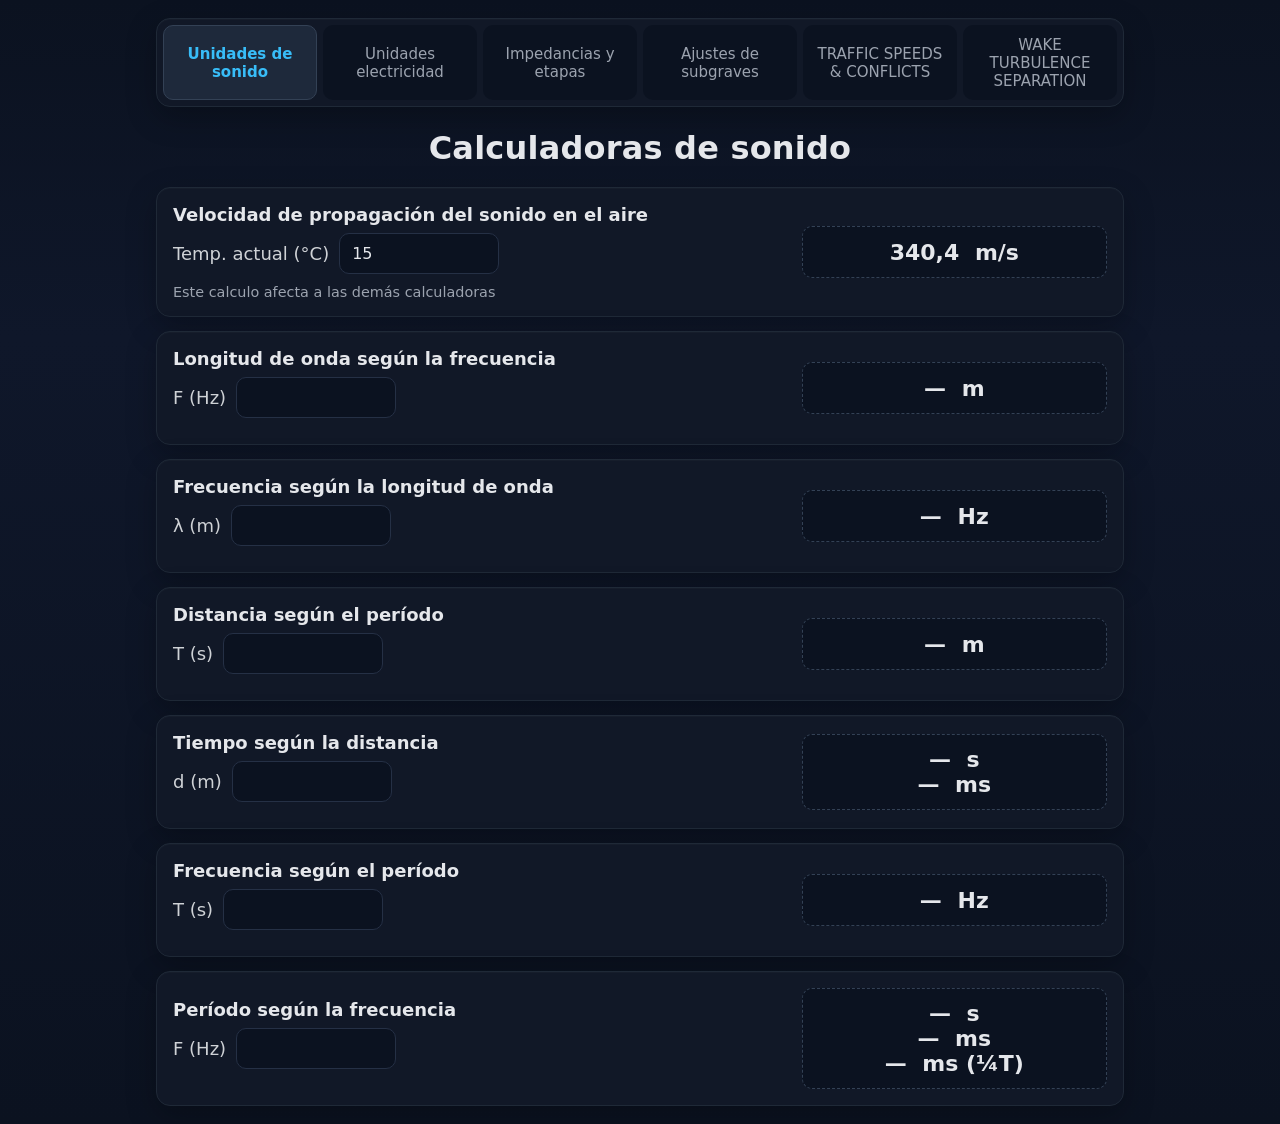
==== index.html @ 4a0abcbe "Add files via upload" ====
<!DOCTYPE html>
<html lang="es">
<head>
<meta charset="utf-8" />
<meta name="viewport" content="width=device-width, initial-scale=1" />
<title>Unidades de sonido</title>
<link rel="stylesheet" href="style.css">
</head>
<body>
  <div class="page">

    <!-- NAVBAR -->
    <div class="navbar">
      <ul style="display: flex; list-style: none;">
        <li><button class="navbutton selected" onclick="location.href='index.html'">Unidades de sonido</button></li>
        <li><button class="navbutton" onclick="location.href='electricity_units.html'">Unidades electricidad</button></li>
        <li><button class="navbutton" onclick="location.href='qnh.html'">Impedancias y etapas</button></li>
        <li><button class="navbutton" onclick="location.href='taxi_calc.html'">Ajustes de subgraves</button></li>
        <li><button class="navbutton" onclick="location.href='speed_calc.html'">TRAFFIC SPEEDS & CONFLICTS</button></li>
        <li><button class="navbutton" onclick="location.href='traffic_sep.html'">WAKE TURBULENCE SEPARATION</button></li>
      </ul>
    </div>

    <h1>Calculadoras de sonido</h1>

    <!-- Temperatura → Velocidad -->
    <form class="card" onsubmit="return false;">
      <div class="row">
        <div>
          <div class="calc-title">Velocidad de propagación del sonido en el aire</div>
          <div class="fieldline">
            <div class="unit-left">Temp. actual (°C)</div>
            <div class="input-wrap">
              <input id="temp" type="number" step="0.1" value="15" />
            </div>
          </div>
          <div class="small">Este calculo afecta a las demás calculadoras</div>
        </div>
        <div class="outbox" aria-live="polite">
          <div class="value-inline" id="cVal">343,4<span class="u">m/s</span></div>
        </div>
      </div>
    </form>

    <!-- Longitud de onda según frecuencia -->
    <form class="card" onsubmit="return false;">
      <div class="row">
        <div>
          <div class="calc-title">Longitud de onda según la frecuencia</div>
          <div class="fieldline">
            <div class="unit-left">F (Hz)</div>
            <div class="input-wrap">
              <input id="freq" type="number" min="0" step="0.01" />
            </div>
          </div>
        </div>
        <div class="outbox" aria-live="polite">
          <div class="value-inline" id="lambdaFromF">—<span class="u"></span></div>
        </div>
      </div>
    </form>

    <!-- Frecuencia según longitud de onda -->
    <form class="card" onsubmit="return false;">
      <div class="row">
        <div>
          <div class="calc-title">Frecuencia según la longitud de onda</div>
          <div class="fieldline">
            <div class="unit-left">λ (m)</div>
            <div class="input-wrap">
              <input id="lambda" type="number" min="0" step="0.0001" />
            </div>
          </div>
        </div>
        <div class="outbox" aria-live="polite">
          <div class="value-inline" id="fFromLambda">—<span class="u"></span></div>
        </div>
      </div>
    </form>

    <!-- Distancia según el período -->
    <form class="card" onsubmit="return false;">
      <div class="row">
        <div>
          <div class="calc-title">Distancia según el período</div>
          <div class="fieldline">
            <div class="unit-left">T (s)</div>
            <div class="input-wrap">
              <input id="period" type="number" min="0" step="0.0001" />
            </div>
          </div>
        </div>
        <div class="outbox" aria-live="polite">
          <div class="value-inline" id="dFromPeriod">—<span class="u"></span></div>
        </div>
      </div>
    </form>


        <!-- 1) Tiempo según la distancia -->
    <form class="card" onsubmit="return false;">
      <div class="row">
        <div>
          <div class="calc-title">Tiempo según la distancia</div>
          <div class="fieldline">
            <div class="unit-left">d (m)</div>
            <input id="dist" type="number" min="0" step="0.0001" />
          </div>
        </div>
        <div class="outbox" aria-live="polite">
          <div class="value-inline" id="tFromD">—<span class="u">s</span></div>
          <div class="value-inline"   id="tFromDms">—<span class="u">ms</span></div>
        </div>
      </div>
    </form>

    <!-- 2) Frecuencia según el período -->
    <form class="card" onsubmit="return false;">
      <div class="row">
        <div>
          <div class="calc-title">Frecuencia según el período</div>
          <div class="fieldline">
            <div class="unit-left">T (s)</div>
            <input id="TtoF" type="number" min="0" step="0.000001" />
          </div>
        </div>
        <div class="outbox" aria-live="polite">
          <div class="value-inline" id="fFromT">—<span class="u">Hz</span></div>
        </div>
      </div>
    </form>

    <!-- 3) Período según la frecuencia -->
    <form class="card" onsubmit="return false;">
      <div class="row">
        <div>
          <div class="calc-title">Período según la frecuencia</div>
          <div class="fieldline">
            <div class="unit-left">F (Hz)</div>
            <input id="FtoT" type="number" min="0" step="0.000001" />
          </div>
        </div>
        <div class="outbox" aria-live="polite">
          <div class="value-inline" id="tFromF">—<span class="u">s</span></div>
          <div class="value-inline"   id="tFromFms">—<span class="u">ms</span></div>
          <div class="value-inline"   id="tFromFmsQuarter">—<span class="u">ms (¼T)</span></div>
        </div>
      </div>
    </form>


  </div>

<script>
  const nf = new Intl.NumberFormat('es-ES', { maximumFractionDigits: 6 });
  const $  = (s) => document.querySelector(s);

  // Inputs existentes
  const tempInput     = $('#temp');
  const cValEl        = $('#cVal');
  const freqInput     = $('#freq');
  const lambdaFromFEl = $('#lambdaFromF');
  const lambdaInput   = $('#lambda');
  const fFromLambdaEl = $('#fFromLambda');
  const periodInput   = $('#period');
  const dFromPeriodEl = $('#dFromPeriod');

  // Nuevos inputs/outputs
  const distInput     = $('#dist');
  const tFromDEl      = $('#tFromD');
  const tFromDmsEl    = $('#tFromDms');

  const TtoFInput     = $('#TtoF');
  const fFromTEl      = $('#fFromT');

  const FtoTInput     = $('#FtoT');
  const tFromFEl      = $('#tFromF');
  const tFromFmsEl    = $('#tFromFms');
  const tFromFmsQEl   = $('#tFromFmsQuarter');

  function setValue(el, val, unit){
    if (Number.isFinite(val)){
      el.innerHTML = nf.format(val) + '<span class="u"> ' + unit + '</span>';
    } else {
      el.innerHTML = '—<span class="u"> ' + unit + '</span>';
    }
  }

  // c(T) = 331.4 + 0.6*T
  function calcC(){
    const T = parseFloat(tempInput.value);
    if (isFinite(T)){
      const c = 331.4 + 0.6 * T;
      setValue(cValEl, c, 'm/s');
      return c;
    } else { setValue(cValEl, NaN, 'm/s'); return NaN; }
  }

  function recompute(){
    const c = calcC();

    // λ = c / f
    const f = parseFloat(freqInput.value);
    const lambdaFromF = (isFinite(c) && isFinite(f) && f > 0) ? c/f : NaN;
    setValue(lambdaFromFEl, lambdaFromF, 'm');

    // f = c / λ
    const lambda = parseFloat(lambdaInput.value);
    const fFromL = (isFinite(c) && isFinite(lambda) && lambda > 0) ? c/lambda : NaN;
    setValue(fFromLambdaEl, fFromL, 'Hz');

    // d = T × c
    const Tper = parseFloat(periodInput.value);
    const d = (isFinite(c) && isFinite(Tper) && Tper >= 0) ? Tper*c : NaN;
    setValue(dFromPeriodEl, d, 'm');

    // ───── Nuevas ─────

    // 1) Tiempo según distancia: t = d / c; ms = t*1000
    const dIn = parseFloat(distInput?.value);
    const tFromD = (isFinite(c) && isFinite(dIn) && dIn >= 0 && c > 0) ? dIn / c : NaN;
    const tFromDms = Number.isFinite(tFromD) ? (tFromD * 1000) : NaN;
    setValue(tFromDEl,  tFromD,  's');
    setValue(tFromDmsEl, tFromDms,'ms');

    // 2) Frecuencia según el período: f = 1/T
    const TforF = parseFloat(TtoFInput?.value);
    const fFromT = (isFinite(TforF) && TforF > 0) ? (1 / TforF) : NaN;
    setValue(fFromTEl, fFromT, 'Hz');

    // 3) Período según la frecuencia: T = 1/f; en ms y ¼T en ms
    const FforT = parseFloat(FtoTInput?.value);
    const tFromF = (isFinite(FforT) && FforT > 0) ? (1 / FforT) : NaN;
    const tFromFms = Number.isFinite(tFromF) ? (tFromF * 1000) : NaN;
    const tFromFmsQuarter = Number.isFinite(tFromFms) ? (tFromFms / 4) : NaN;

    setValue(tFromFEl,  tFromF,  's');
    setValue(tFromFmsEl, tFromFms,'ms');
    // mostramos "ms (¼T)" como unidad pedida
    if (Number.isFinite(tFromFmsQuarter)){
      tFromFmsQEl.innerHTML = nf.format(tFromFmsQuarter) + '<span class="u"> ms (¼T)</span>';
    } else {
      tFromFmsQEl.innerHTML = '—<span class="u"> ms (¼T)</span>';
    }
  }

  ['input','change'].forEach(ev=>{
    [
      '#temp','#freq','#lambda','#period',
      '#dist','#TtoF','#FtoT'
    ].forEach(sel=>{
      const el = document.querySelector(sel);
      if (el) el.addEventListener(ev, recompute);
    });
  });

  recompute();</script>
</body>
</html>
---- style.css ----
html { overflow-y: scroll; }
  * { box-sizing: border-box; }
  body {
    margin: 0;
    background: linear-gradient(180deg, #0b1220, #0f172a 30%, #0b1220);
    color: #e5e7eb;
    font-family: "Segoe UI", system-ui, -apple-system, Roboto, "Helvetica Neue", Arial, sans-serif;
    -webkit-font-smoothing: antialiased;
  }
  .page { max-width: 1000px; margin: 18px auto; padding: 0 16px; }

  /* --- Navbar (tu estilo) --- */
  .navbar {
    background:#111827;
    border:1px solid #1f2937;
    border-radius:14px;
    box-shadow:0 10px 30px rgba(0,0,0,.25), inset 0 1px 0 rgba(255,255,255,.02);
    padding:6px;
    margin-bottom:22px;
  }
  .navbar ul {
    display:flex;
    list-style:none;
    padding:0;
    margin:0;
    gap:6px;
  }
  .navbar li { flex:1; }

  .navbutton {
    width:100%;
    cursor:pointer;
    border:none;
    border-radius:10px;
    background:#0b1220;
    color:#9ca3af;
    font-size:15px;
    font-weight:500;
    padding:10px 8px;
    transition: all .15s ease;
    min-height: 75px;
    font-family:"Segoe UI", system-ui, -apple-system, Roboto, "Helvetica Neue", Arial, sans-serif;
  }
  .navbutton:hover {
    background:#1f2937;
    color:#e5e7eb;
  }
  .navbutton.selected {
    background:#1e293b;
    color:#38bdf8;
    font-weight:600;
    border:1px solid #334155;
  }


  /* --- Títulos --- */
  h1 {
    text-align: center;
    margin: 10px 0 20px;
    font-weight: 700;
    letter-spacing: .2px;
  }

  /* --- Tarjetas / formularios (mi estilo suavizado para encajar colores) --- */
  .card{
    background:#111827;
    border:1px solid #1f2937;
    border-radius:14px;
    padding:16px;
    box-shadow: 0 10px 30px rgba(0,0,0,.25), inset 0 1px 0 rgba(255,255,255,.02);
    margin-bottom:14px;
  }

  /* Fila: izquierda (inputs) + derecha (salida) */
  .row{
    display:grid;
    grid-template-columns: 1fr minmax(240px, 30ch);
    gap:16px;
    align-items:center;
  }
  @media (max-width: 720px){
    .row{ grid-template-columns:1fr; }
  }

  /* Encabezado de cada calculadora */
  .calc-title{
    font-size: 18px;
    font-weight: 700;
    margin: 0 0 8px 0;
  }

  /* Línea de campo: unidad a la izquierda + input a la derecha */
  .fieldline{
    display: grid;
    grid-template-columns: auto max-content;
    gap: 10px;
    align-items: center;
    margin-bottom: 10px;
    justify-content: start;
  }
  .unit-left{
    color:#cfd2d6;        /* mismo tono que títulos */
    font-size:18px;
    min-width: 28px;
    text-align: right;
  }
  .input-wrap{
    display:flex;
    align-items:center;
  }
  input[type="number"]{
    width: 160px;               /* más corto */
    padding:10px 12px;
    background:#0b1220; 
    color:#e5e7eb;
    border:1px solid #253045;
    border-radius:10px;
    outline:none;
    font-size:16px;
    font-family: "Segoe UI", system-ui, -apple-system, Roboto, "Helvetica Neue", Arial, sans-serif;
  }
  input[type="number"]:focus{ border-color:#38bdf8; box-shadow:0 0 0 3px rgba(56,189,248,.12); }

  /* Caja de salida: valor y unidad en línea */
  .outbox{
    background:#0b1220;
    border:1px dashed #334155;
    border-radius:10px;
    padding:12px 14px;
    display:flex;
    flex-direction: column;
    justify-content:center;
    align-items:center;
    min-height:52px;
  }
  .value-inline{
    font-variant-numeric: tabular-nums;
    font-weight:700;
    font-size: 22px;
    color:#e5e7eb;
  }
  .value-inline .u{
    margin-left: 8px; /* unidad a la derecha del número */
    font-weight: 700;
    font-size: 22px;
    color:#e5e7eb;
  }

  /* Tip auxiliar reducido */
  .small{ font-size:.9rem; color:#9ca3af; margin-top:4px; }
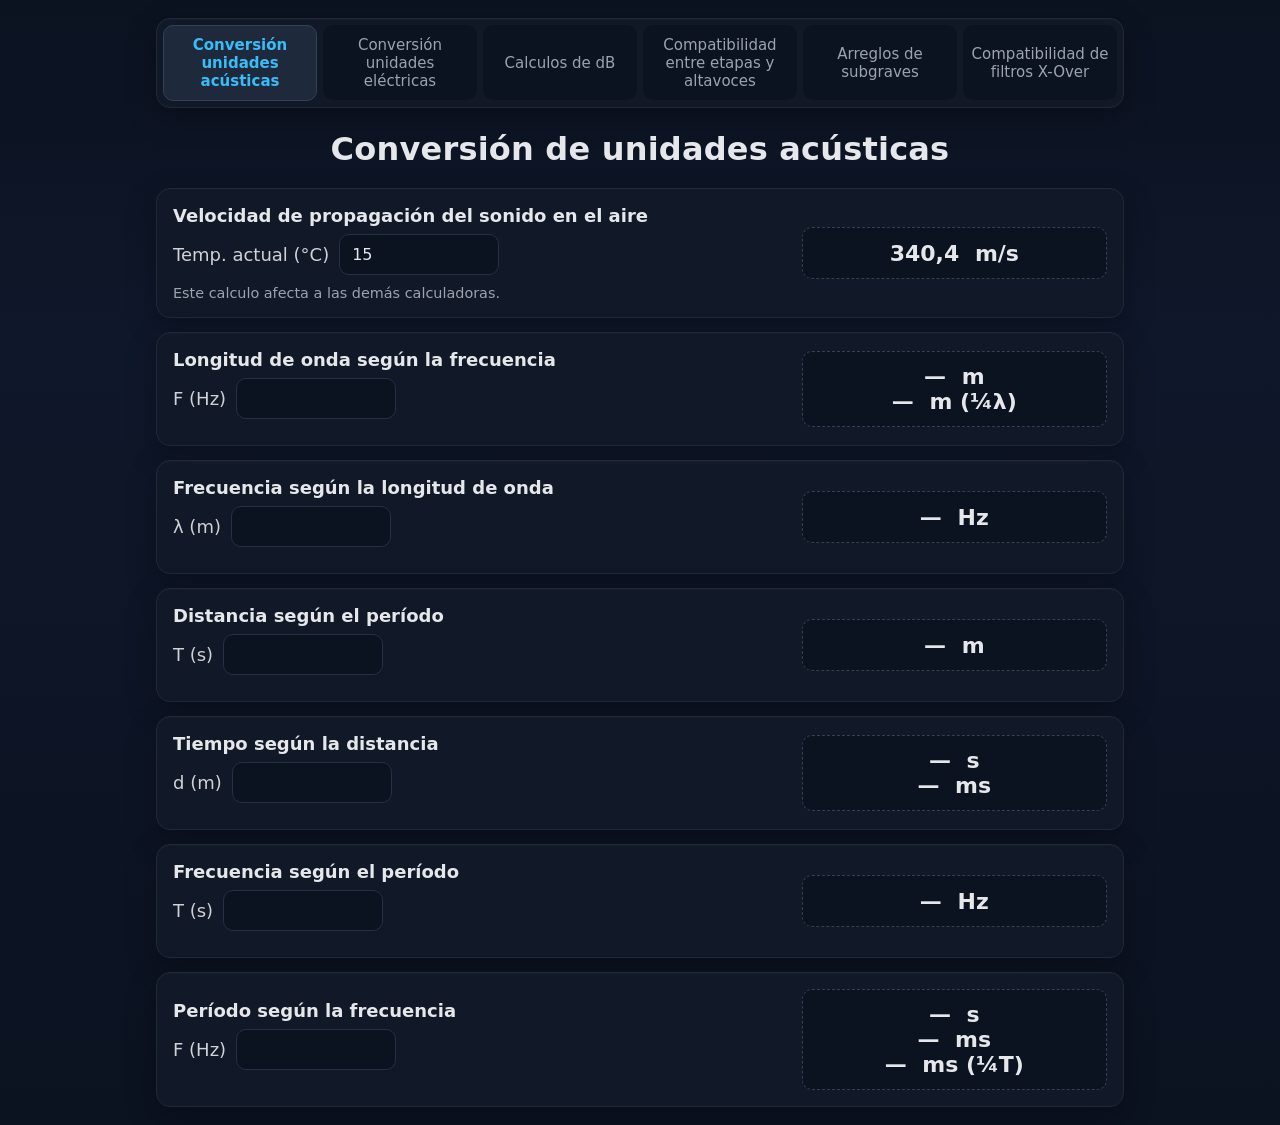
==== commit cf6f6a4a: "format improved" ====
--- a/index.html
+++ b/index.html
@@ -3,25 +3,23 @@
 <head>
 <meta charset="utf-8" />
 <meta name="viewport" content="width=device-width, initial-scale=1" />
-<title>Unidades de sonido</title>
+<title>Unidades acústicas</title>
 <link rel="stylesheet" href="style.css">
 </head>
 <body>
   <div class="page">
-
-    <!-- NAVBAR -->
     <div class="navbar">
       <ul style="display: flex; list-style: none;">
-        <li><button class="navbutton selected" onclick="location.href='index.html'">Unidades de sonido</button></li>
-        <li><button class="navbutton" onclick="location.href='electricity_units.html'">Unidades electricidad</button></li>
-        <li><button class="navbutton" onclick="location.href='qnh.html'">Impedancias y etapas</button></li>
-        <li><button class="navbutton" onclick="location.href='taxi_calc.html'">Ajustes de subgraves</button></li>
-        <li><button class="navbutton" onclick="location.href='speed_calc.html'">TRAFFIC SPEEDS & CONFLICTS</button></li>
-        <li><button class="navbutton" onclick="location.href='traffic_sep.html'">WAKE TURBULENCE SEPARATION</button></li>
+        <li><button class="navbutton selected" onclick="location.href='index.html'">Conversión unidades acústicas</button></li>
+        <li><button class="navbutton" onclick="location.href='electricity_units.html'">Conversión unidades eléctricas</button></li>
+        <li><button class="navbutton" onclick="location.href='db_units.html'">Calculos de dB</button></li>
+        <li><button class="navbutton" onclick="location.href='impedance.html'">Compatibilidad entre etapas y altavoces</button></li>
+        <li><button class="navbutton" onclick="location.href='subwoofers.html'">Arreglos de subgraves</button></li>
+        <li><button class="navbutton" onclick="location.href='xover.html'">Compatibilidad de filtros X-Over</button></li>
       </ul>
     </div>
 
-    <h1>Calculadoras de sonido</h1>
+    <h1>Conversión de unidades acústicas</h1>
 
     <!-- Temperatura → Velocidad -->
     <form class="card" onsubmit="return false;">
@@ -34,7 +32,7 @@
               <input id="temp" type="number" step="0.1" value="15" />
             </div>
           </div>
-          <div class="small">Este calculo afecta a las demás calculadoras</div>
+          <div class="small">Este calculo afecta a las demás calculadoras.</div>
         </div>
         <div class="outbox" aria-live="polite">
           <div class="value-inline" id="cVal">343,4<span class="u">m/s</span></div>
@@ -55,7 +53,8 @@
           </div>
         </div>
         <div class="outbox" aria-live="polite">
-          <div class="value-inline" id="lambdaFromF">—<span class="u"></span></div>
+          <div class="value-inline" id="lambdaFromF">—<span class="u">m</span></div>
+          <div class="value-inline" id="lambdaQuarter">—<span class="u">m (¼λ)</span></div>
         </div>
       </div>
     </form>
@@ -204,6 +203,10 @@
     const lambdaFromF = (isFinite(c) && isFinite(f) && f > 0) ? c/f : NaN;
     setValue(lambdaFromFEl, lambdaFromF, 'm');
 
+    const lambdaQuarterEl = document.getElementById('lambdaQuarter');
+    const lambdaQuarter = Number.isFinite(lambdaFromF) ? (lambdaFromF / 4) : NaN;
+    setValue(lambdaQuarterEl, lambdaQuarter, 'm (¼λ)');
+
     // f = c / λ
     const lambda = parseFloat(lambdaInput.value);
     const fFromL = (isFinite(c) && isFinite(lambda) && lambda > 0) ? c/lambda : NaN;
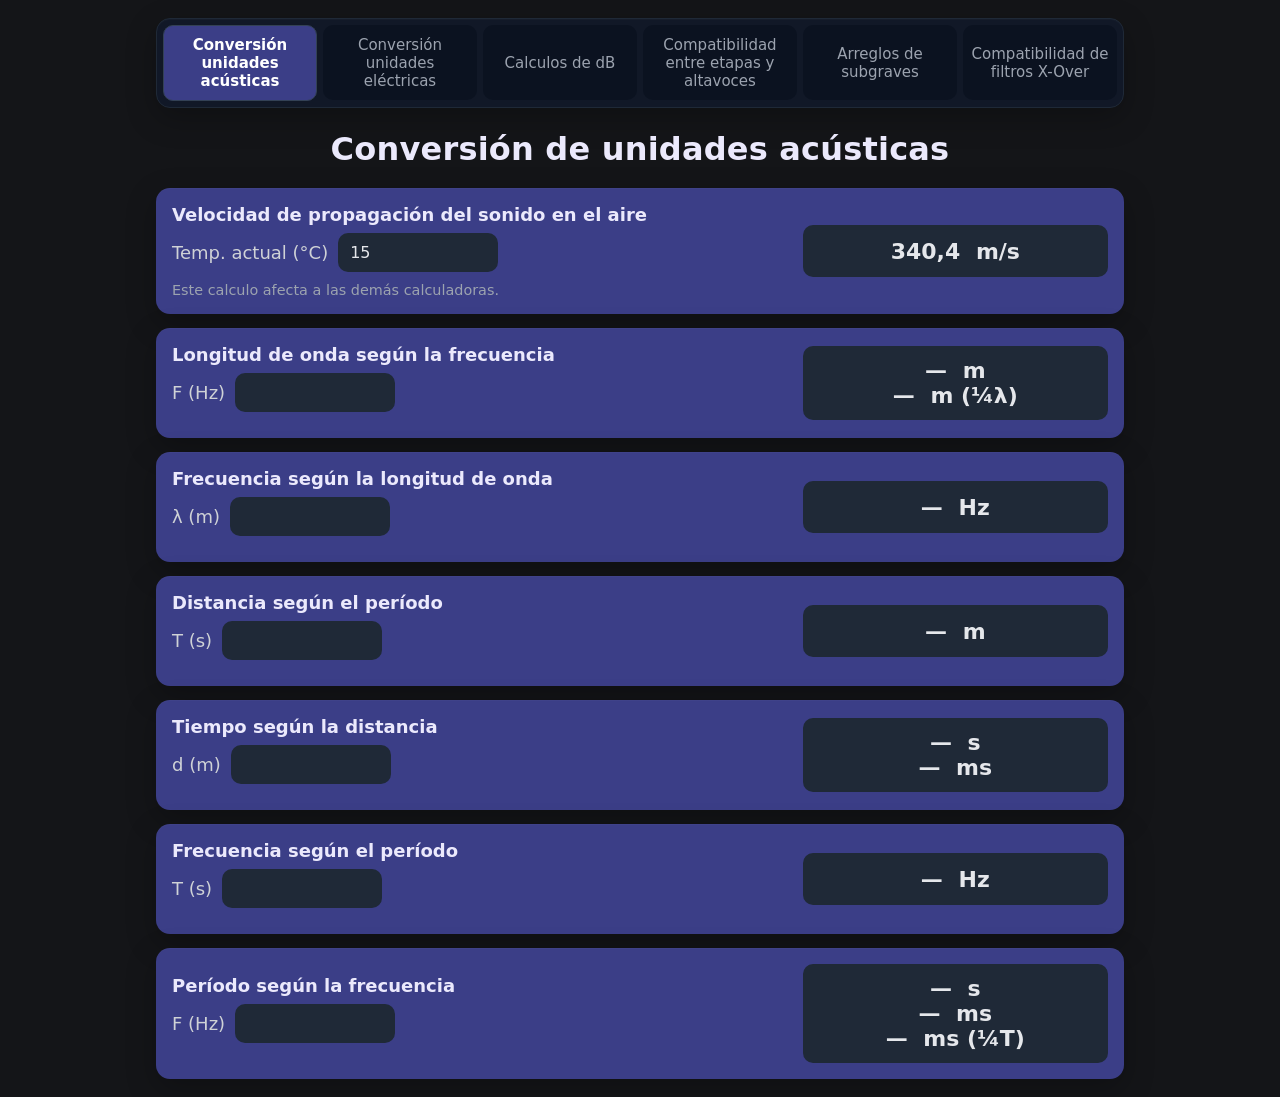
==== commit 9c41d91f: "Update index.html" ====
--- a/index.html
+++ b/index.html
@@ -18,10 +18,7 @@
         <li><button class="navbutton" onclick="location.href='xover.html'">Compatibilidad de filtros X-Over</button></li>
       </ul>
     </div>
-
     <h1>Conversión de unidades acústicas</h1>
-
-    <!-- Temperatura → Velocidad -->
     <form class="card" onsubmit="return false;">
       <div class="row">
         <div>
@@ -39,8 +36,6 @@
         </div>
       </div>
     </form>
-
-    <!-- Longitud de onda según frecuencia -->
     <form class="card" onsubmit="return false;">
       <div class="row">
         <div>
@@ -58,8 +53,6 @@
         </div>
       </div>
     </form>
-
-    <!-- Frecuencia según longitud de onda -->
     <form class="card" onsubmit="return false;">
       <div class="row">
         <div>
@@ -76,8 +69,6 @@
         </div>
       </div>
     </form>
-
-    <!-- Distancia según el período -->
     <form class="card" onsubmit="return false;">
       <div class="row">
         <div>
@@ -94,9 +85,6 @@
         </div>
       </div>
     </form>
-
-
-        <!-- 1) Tiempo según la distancia -->
     <form class="card" onsubmit="return false;">
       <div class="row">
         <div>
@@ -112,8 +100,6 @@
         </div>
       </div>
     </form>
-
-    <!-- 2) Frecuencia según el período -->
     <form class="card" onsubmit="return false;">
       <div class="row">
         <div>
@@ -128,8 +114,6 @@
         </div>
       </div>
     </form>
-
-    <!-- 3) Período según la frecuencia -->
     <form class="card" onsubmit="return false;">
       <div class="row">
         <div>
@@ -146,15 +130,10 @@
         </div>
       </div>
     </form>
-
-
   </div>
-
 <script>
   const nf = new Intl.NumberFormat('es-ES', { maximumFractionDigits: 6 });
   const $  = (s) => document.querySelector(s);
-
-  // Inputs existentes
   const tempInput     = $('#temp');
   const cValEl        = $('#cVal');
   const freqInput     = $('#freq');
@@ -163,15 +142,11 @@
   const fFromLambdaEl = $('#fFromLambda');
   const periodInput   = $('#period');
   const dFromPeriodEl = $('#dFromPeriod');
-
-  // Nuevos inputs/outputs
   const distInput     = $('#dist');
   const tFromDEl      = $('#tFromD');
   const tFromDmsEl    = $('#tFromDms');
-
   const TtoFInput     = $('#TtoF');
   const fFromTEl      = $('#fFromT');
-
   const FtoTInput     = $('#FtoT');
   const tFromFEl      = $('#tFromF');
   const tFromFmsEl    = $('#tFromFms');
@@ -185,7 +160,6 @@
     }
   }
 
-  // c(T) = 331.4 + 0.6*T
   function calcC(){
     const T = parseFloat(tempInput.value);
     if (isFinite(T)){
@@ -197,56 +171,38 @@
 
   function recompute(){
     const c = calcC();
-
-    // λ = c / f
     const f = parseFloat(freqInput.value);
     const lambdaFromF = (isFinite(c) && isFinite(f) && f > 0) ? c/f : NaN;
     setValue(lambdaFromFEl, lambdaFromF, 'm');
-
     const lambdaQuarterEl = document.getElementById('lambdaQuarter');
     const lambdaQuarter = Number.isFinite(lambdaFromF) ? (lambdaFromF / 4) : NaN;
     setValue(lambdaQuarterEl, lambdaQuarter, 'm (¼λ)');
-
-    // f = c / λ
     const lambda = parseFloat(lambdaInput.value);
     const fFromL = (isFinite(c) && isFinite(lambda) && lambda > 0) ? c/lambda : NaN;
     setValue(fFromLambdaEl, fFromL, 'Hz');
-
-    // d = T × c
     const Tper = parseFloat(periodInput.value);
     const d = (isFinite(c) && isFinite(Tper) && Tper >= 0) ? Tper*c : NaN;
     setValue(dFromPeriodEl, d, 'm');
-
-    // ───── Nuevas ─────
-
-    // 1) Tiempo según distancia: t = d / c; ms = t*1000
     const dIn = parseFloat(distInput?.value);
     const tFromD = (isFinite(c) && isFinite(dIn) && dIn >= 0 && c > 0) ? dIn / c : NaN;
     const tFromDms = Number.isFinite(tFromD) ? (tFromD * 1000) : NaN;
     setValue(tFromDEl,  tFromD,  's');
     setValue(tFromDmsEl, tFromDms,'ms');
-
-    // 2) Frecuencia según el período: f = 1/T
     const TforF = parseFloat(TtoFInput?.value);
     const fFromT = (isFinite(TforF) && TforF > 0) ? (1 / TforF) : NaN;
     setValue(fFromTEl, fFromT, 'Hz');
-
-    // 3) Período según la frecuencia: T = 1/f; en ms y ¼T en ms
     const FforT = parseFloat(FtoTInput?.value);
     const tFromF = (isFinite(FforT) && FforT > 0) ? (1 / FforT) : NaN;
     const tFromFms = Number.isFinite(tFromF) ? (tFromF * 1000) : NaN;
     const tFromFmsQuarter = Number.isFinite(tFromFms) ? (tFromFms / 4) : NaN;
-
     setValue(tFromFEl,  tFromF,  's');
     setValue(tFromFmsEl, tFromFms,'ms');
-    // mostramos "ms (¼T)" como unidad pedida
     if (Number.isFinite(tFromFmsQuarter)){
       tFromFmsQEl.innerHTML = nf.format(tFromFmsQuarter) + '<span class="u"> ms (¼T)</span>';
     } else {
       tFromFmsQEl.innerHTML = '—<span class="u"> ms (¼T)</span>';
     }
   }
-
   ['input','change'].forEach(ev=>{
     [
       '#temp','#freq','#lambda','#period',
@@ -256,7 +212,6 @@
       if (el) el.addEventListener(ev, recompute);
     });
   });
-
   recompute();</script>
 </body>
 </html>
--- a/style.css
+++ b/style.css
@@ -2,14 +2,13 @@
   * { box-sizing: border-box; }
   body {
     margin: 0;
-    background: linear-gradient(180deg, #0b1220, #0f172a 30%, #0b1220);
-    color: #e5e7eb;
+    background: #141518;
+    color: #ebe9fc;
     font-family: "Segoe UI", system-ui, -apple-system, Roboto, "Helvetica Neue", Arial, sans-serif;
     -webkit-font-smoothing: antialiased;
   }
   .page { max-width: 1000px; margin: 18px auto; padding: 0 16px; }
 
-  /* --- Navbar (tu estilo) --- */
   .navbar {
     background:#111827;
     border:1px solid #1f2937;
@@ -46,14 +45,13 @@
     color:#e5e7eb;
   }
   .navbutton.selected {
-    background:#1e293b;
-    color:#38bdf8;
+    background:#3b3e87;
+    color:white;
     font-weight:600;
     border:1px solid #334155;
   }
 
 
-  /* --- Títulos --- */
   h1 {
     text-align: center;
     margin: 10px 0 20px;
@@ -61,17 +59,15 @@
     letter-spacing: .2px;
   }
 
-  /* --- Tarjetas / formularios (mi estilo suavizado para encajar colores) --- */
   .card{
-    background:#111827;
-    border:1px solid #1f2937;
+    background:#3b3e87;
+    border:0px none;
     border-radius:14px;
     padding:16px;
     box-shadow: 0 10px 30px rgba(0,0,0,.25), inset 0 1px 0 rgba(255,255,255,.02);
     margin-bottom:14px;
   }
 
-  /* Fila: izquierda (inputs) + derecha (salida) */
   .row{
     display:grid;
     grid-template-columns: 1fr minmax(240px, 30ch);
@@ -82,14 +78,12 @@
     .row{ grid-template-columns:1fr; }
   }
 
-  /* Encabezado de cada calculadora */
   .calc-title{
     font-size: 18px;
     font-weight: 700;
     margin: 0 0 8px 0;
   }
 
-  /* Línea de campo: unidad a la izquierda + input a la derecha */
   .fieldline{
     display: grid;
     grid-template-columns: auto max-content;
@@ -99,7 +93,7 @@
     justify-content: start;
   }
   .unit-left{
-    color:#cfd2d6;        /* mismo tono que títulos */
+    color:#cfd2d6; 
     font-size:18px;
     min-width: 28px;
     text-align: right;
@@ -109,11 +103,11 @@
     align-items:center;
   }
   input[type="number"]{
-    width: 160px;               /* más corto */
+    width: 160px;               
     padding:10px 12px;
-    background:#0b1220; 
+    background:#1f2937; 
     color:#e5e7eb;
-    border:1px solid #253045;
+    border:0px none;
     border-radius:10px;
     outline:none;
     font-size:16px;
@@ -121,10 +115,9 @@
   }
   input[type="number"]:focus{ border-color:#38bdf8; box-shadow:0 0 0 3px rgba(56,189,248,.12); }
 
-  /* Caja de salida: valor y unidad en línea */
   .outbox{
-    background:#0b1220;
-    border:1px dashed #334155;
+    background:#1f2937;
+    border:0px none;
     border-radius:10px;
     padding:12px 14px;
     display:flex;
@@ -140,11 +133,10 @@
     color:#e5e7eb;
   }
   .value-inline .u{
-    margin-left: 8px; /* unidad a la derecha del número */
+    margin-left: 8px; 
     font-weight: 700;
     font-size: 22px;
     color:#e5e7eb;
   }
 
-  /* Tip auxiliar reducido */
   .small{ font-size:.9rem; color:#9ca3af; margin-top:4px; }
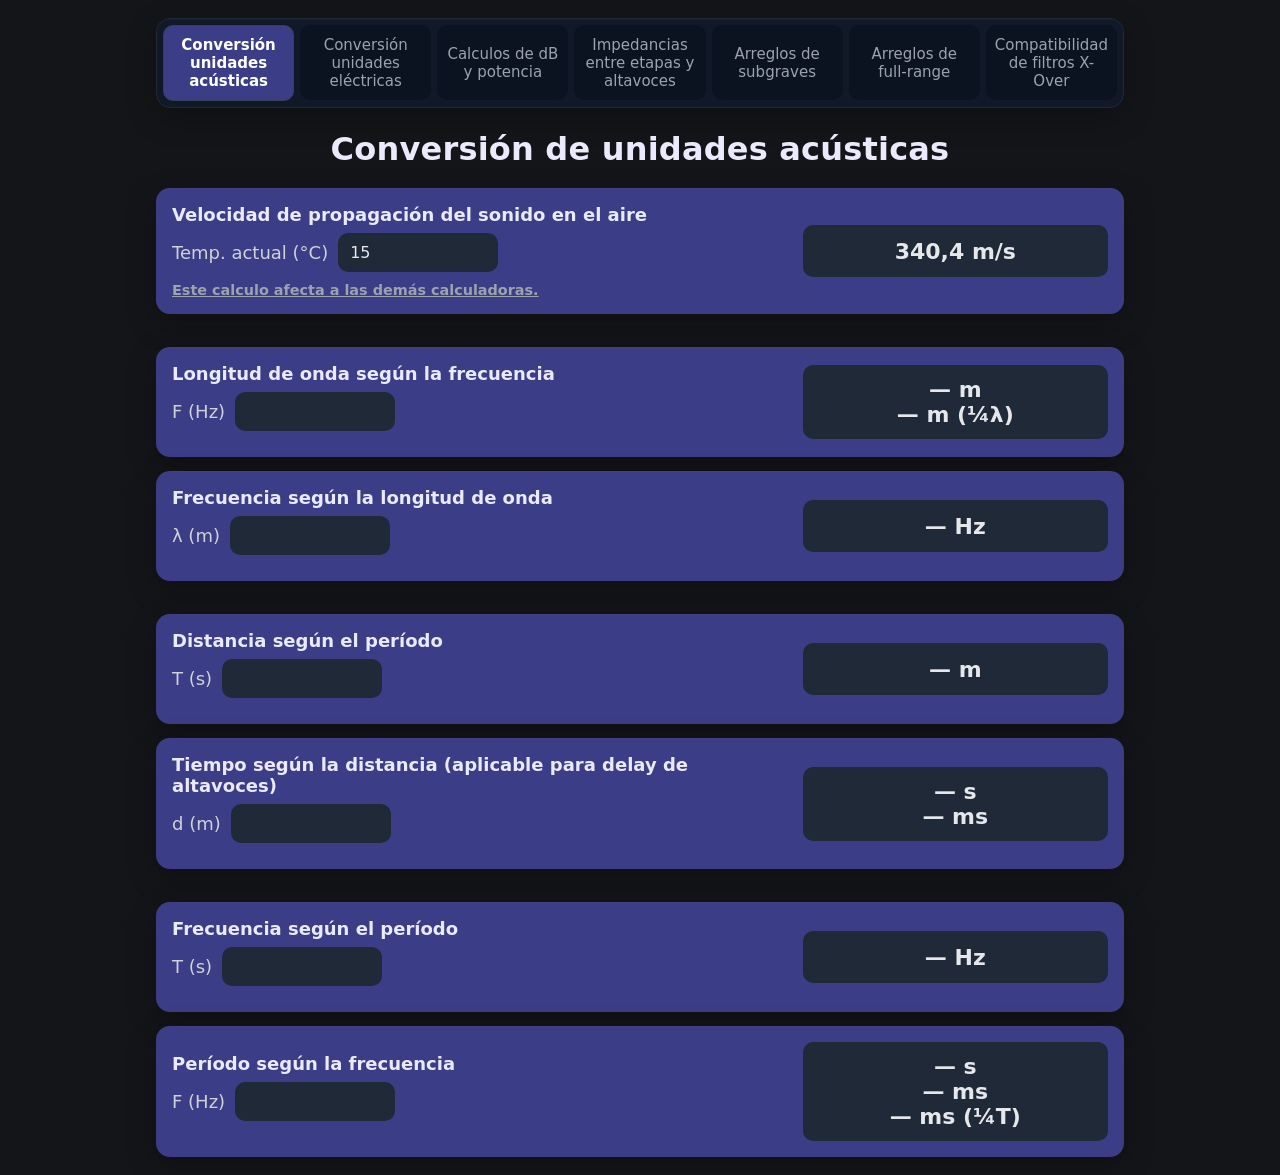
==== commit 1c954ab3: "Improve layout" ====
--- a/index.html
+++ b/index.html
@@ -12,9 +12,10 @@
       <ul style="display: flex; list-style: none;">
         <li><button class="navbutton selected" onclick="location.href='index.html'">Conversión unidades acústicas</button></li>
         <li><button class="navbutton" onclick="location.href='electricity_units.html'">Conversión unidades eléctricas</button></li>
-        <li><button class="navbutton" onclick="location.href='db_units.html'">Calculos de dB</button></li>
-        <li><button class="navbutton" onclick="location.href='impedance.html'">Compatibilidad entre etapas y altavoces</button></li>
+        <li><button class="navbutton" onclick="location.href='db_units.html'">Calculos de dB y potencia</button></li>
+        <li><button class="navbutton" onclick="location.href='impedance.html'">Impedancias entre etapas y altavoces</button></li>
         <li><button class="navbutton" onclick="location.href='subwoofers.html'">Arreglos de subgraves</button></li>
+        <li><button class="navbutton" onclick="location.href='full_range.html'">Arreglos de full-range</button></li>
         <li><button class="navbutton" onclick="location.href='xover.html'">Compatibilidad de filtros X-Over</button></li>
       </ul>
     </div>
@@ -29,13 +30,14 @@
               <input id="temp" type="number" step="0.1" value="15" />
             </div>
           </div>
-          <div class="small">Este calculo afecta a las demás calculadoras.</div>
-        </div>
-        <div class="outbox" aria-live="polite">
-          <div class="value-inline" id="cVal">343,4<span class="u">m/s</span></div>
-        </div>
-      </div>
-    </form>
+          <div class="small"><b><u>Este calculo afecta a las demás calculadoras.</u></b></div>
+        </div>
+        <div class="outbox" aria-live="polite">
+          <div class="value-inline" id="cVal">343,4<span class="unit">m/s</span></div>
+        </div>
+      </div>
+    </form>
+    <br>
     <form class="card" onsubmit="return false;">
       <div class="row">
         <div>
@@ -48,8 +50,8 @@
           </div>
         </div>
         <div class="outbox" aria-live="polite">
-          <div class="value-inline" id="lambdaFromF">—<span class="u">m</span></div>
-          <div class="value-inline" id="lambdaQuarter">—<span class="u">m (¼λ)</span></div>
+          <div class="value-inline" id="lambdaFromF">—<span class="unit">m</span></div>
+          <div class="value-inline" id="lambdaQuarter">—<span class="unit">m (¼λ)</span></div>
         </div>
       </div>
     </form>
@@ -65,10 +67,11 @@
           </div>
         </div>
         <div class="outbox" aria-live="polite">
-          <div class="value-inline" id="fFromLambda">—<span class="u"></span></div>
-        </div>
-      </div>
-    </form>
+          <div class="value-inline" id="fFromLambda">—<span class="unit"></span></div>
+        </div>
+      </div>
+    </form>
+    <br>
     <form class="card" onsubmit="return false;">
       <div class="row">
         <div>
@@ -81,25 +84,26 @@
           </div>
         </div>
         <div class="outbox" aria-live="polite">
-          <div class="value-inline" id="dFromPeriod">—<span class="u"></span></div>
-        </div>
-      </div>
-    </form>
-    <form class="card" onsubmit="return false;">
-      <div class="row">
-        <div>
-          <div class="calc-title">Tiempo según la distancia</div>
+          <div class="value-inline" id="dFromPeriod">—<span class="unit"></span></div>
+        </div>
+      </div>
+    </form>
+    <form class="card" onsubmit="return false;">
+      <div class="row">
+        <div>
+          <div class="calc-title">Tiempo según la distancia (aplicable para delay de altavoces)</div>
           <div class="fieldline">
             <div class="unit-left">d (m)</div>
             <input id="dist" type="number" min="0" step="0.0001" />
           </div>
         </div>
         <div class="outbox" aria-live="polite">
-          <div class="value-inline" id="tFromD">—<span class="u">s</span></div>
-          <div class="value-inline"   id="tFromDms">—<span class="u">ms</span></div>
-        </div>
-      </div>
-    </form>
+          <div class="value-inline" id="tFromD">—<span class="unit">s</span></div>
+          <div class="value-inline"   id="tFromDms">—<span class="unit">ms</span></div>
+        </div>
+      </div>
+    </form>
+    <br>
     <form class="card" onsubmit="return false;">
       <div class="row">
         <div>
@@ -110,7 +114,7 @@
           </div>
         </div>
         <div class="outbox" aria-live="polite">
-          <div class="value-inline" id="fFromT">—<span class="u">Hz</span></div>
+          <div class="value-inline" id="fFromT">—<span class="unit">Hz</span></div>
         </div>
       </div>
     </form>
@@ -124,9 +128,9 @@
           </div>
         </div>
         <div class="outbox" aria-live="polite">
-          <div class="value-inline" id="tFromF">—<span class="u">s</span></div>
-          <div class="value-inline"   id="tFromFms">—<span class="u">ms</span></div>
-          <div class="value-inline"   id="tFromFmsQuarter">—<span class="u">ms (¼T)</span></div>
+          <div class="value-inline" id="tFromF">—<span class="unit">s</span></div>
+          <div class="value-inline"   id="tFromFms">—<span class="unit">ms</span></div>
+          <div class="value-inline"   id="tFromFmsQuarter">—<span class="unit">ms (¼T)</span></div>
         </div>
       </div>
     </form>
@@ -154,9 +158,9 @@
 
   function setValue(el, val, unit){
     if (Number.isFinite(val)){
-      el.innerHTML = nf.format(val) + '<span class="u"> ' + unit + '</span>';
+      el.innerHTML = nf.format(val) + '<span class="unit"> ' + unit + '</span>';
     } else {
-      el.innerHTML = '—<span class="u"> ' + unit + '</span>';
+      el.innerHTML = '—<span class="unit"> ' + unit + '</span>';
     }
   }
 
@@ -198,9 +202,9 @@
     setValue(tFromFEl,  tFromF,  's');
     setValue(tFromFmsEl, tFromFms,'ms');
     if (Number.isFinite(tFromFmsQuarter)){
-      tFromFmsQEl.innerHTML = nf.format(tFromFmsQuarter) + '<span class="u"> ms (¼T)</span>';
+      tFromFmsQEl.innerHTML = nf.format(tFromFmsQuarter) + '<span class="unit"> ms (¼T)</span>';
     } else {
-      tFromFmsQEl.innerHTML = '—<span class="u"> ms (¼T)</span>';
+      tFromFmsQEl.innerHTML = '—<span class="unit"> ms (¼T)</span>';
     }
   }
   ['input','change'].forEach(ev=>{
--- a/style.css
+++ b/style.css
@@ -132,11 +132,57 @@
     font-size: 22px;
     color:#e5e7eb;
   }
-  .value-inline .u{
-    margin-left: 8px; 
+  .value-inline .unit{
     font-weight: 700;
     font-size: 22px;
     color:#e5e7eb;
   }
 
   .small{ font-size:.9rem; color:#9ca3af; margin-top:4px; }
+
+select{
+  padding:10px 28px 10px 12px;
+  background:#1f2937;
+  color:#e5e7eb;
+  border:0px none;
+  border-radius:10px;
+  outline:none;
+  font-size:15px;
+  font-family:"Segoe UI", system-ui, -apple-system, Roboto, "Helvetica Neue", Arial, sans-serif;
+  cursor:pointer;
+  appearance:none;
+  -webkit-appearance:none;
+  -moz-appearance:none;
+  position:relative;
+}
+
+select{
+  background-image:
+    linear-gradient(45deg, transparent 50%, #9ca3af 50%),
+    linear-gradient(135deg, #9ca3af 50%, transparent 50%);
+  background-position:
+    calc(100% - 16px) calc(50% - 3px),
+    calc(100% - 10px) calc(50% - 3px);
+  background-size:6px 6px, 6px 6px;
+  background-repeat:no-repeat;
+}
+
+select:hover{
+  background-color:#111827;
+}
+
+select:focus{
+  box-shadow:0 0 0 3px rgba(56,189,248,.12);
+}
+
+.fieldline select,
+.input-wrap select{
+  height: 42px;
+}
+
+.fieldline div[style*="flex"],
+.input-wrap div[style*="flex"]{
+  display:flex;
+  align-items:center;
+  gap:6px;
+}
